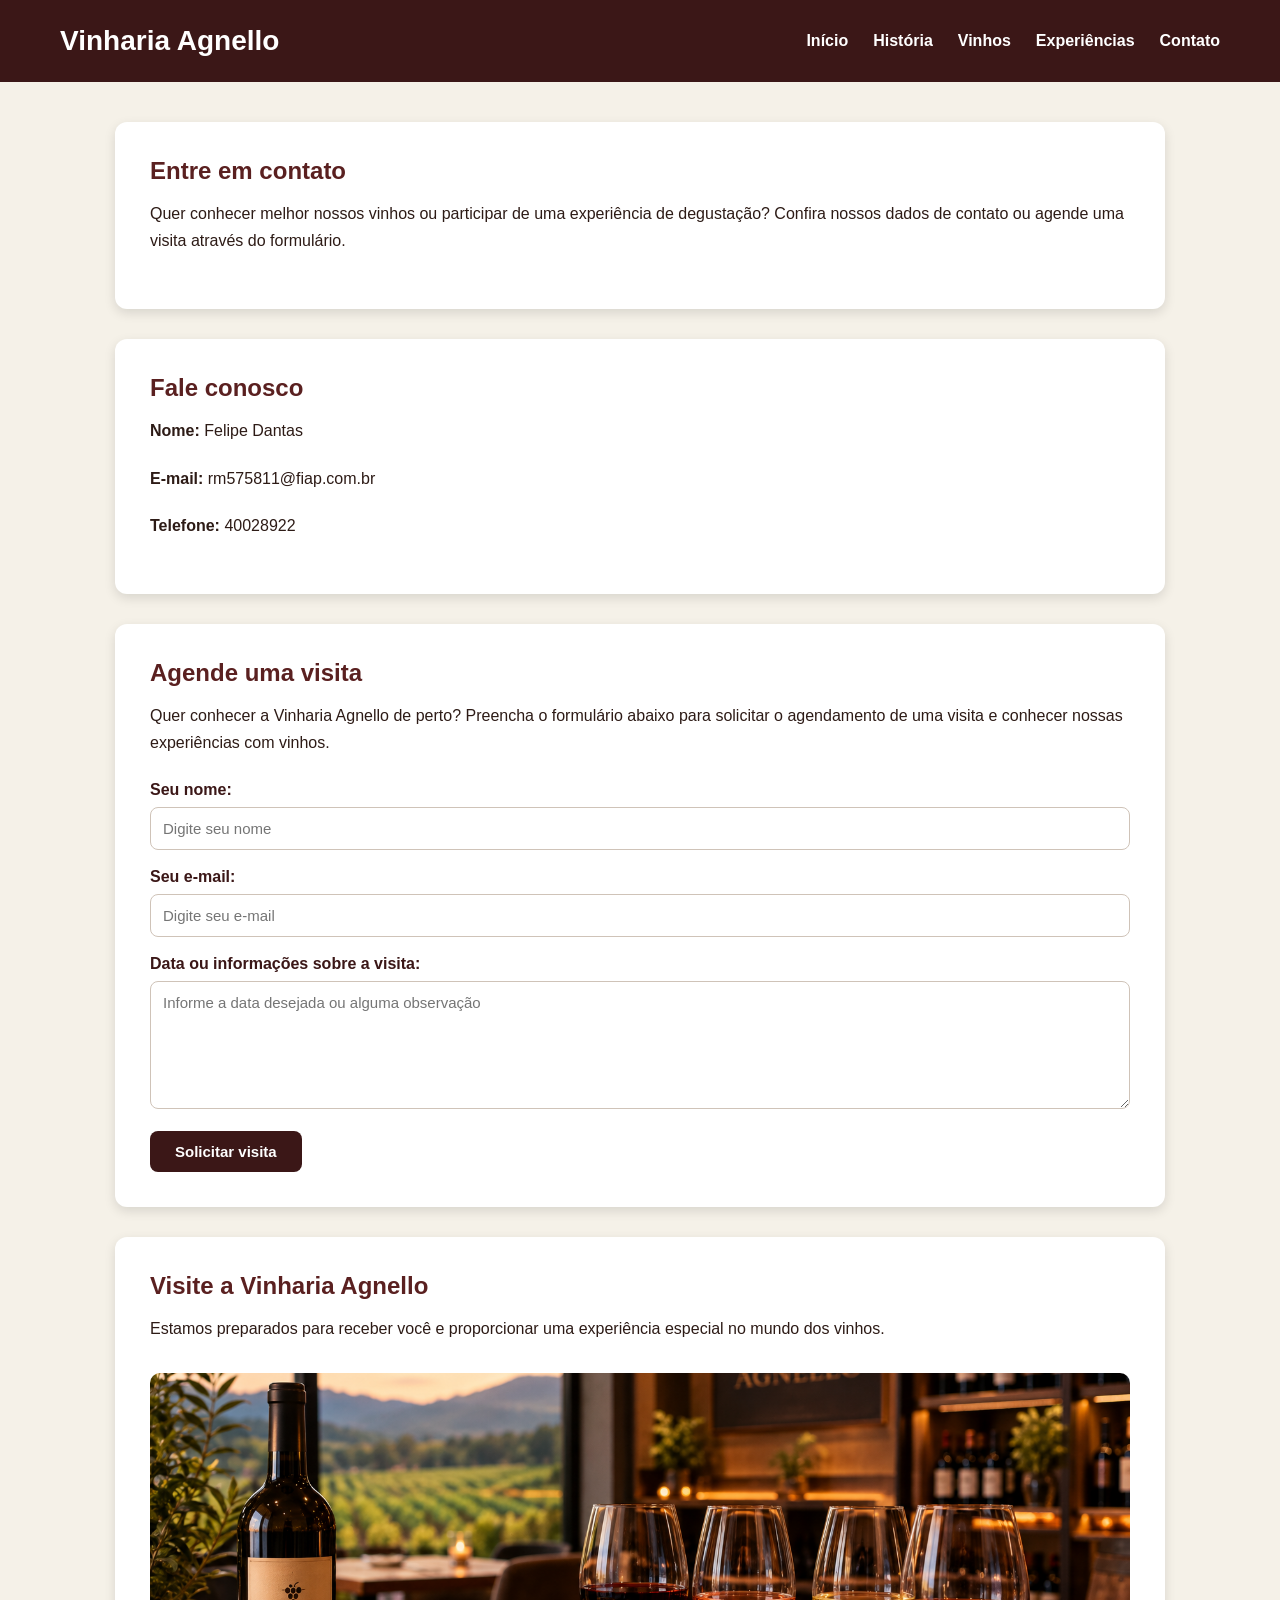
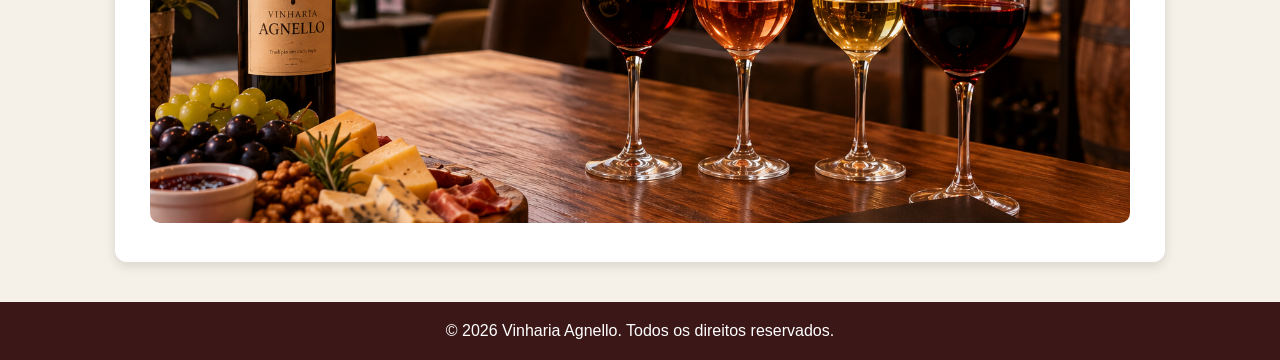
==== src/pages/contato.html @ 2b8e3d2a "feat: finaliza estrutura e estilos do projeto" ====
<!DOCTYPE html>
<html lang="pt-BR">

<head>
    <meta charset="UTF-8">
    <meta name="viewport" content="width=device-width, initial-scale=1.0">

    <title>Contato - Vinharia Agnello</title>

    <meta name="description"
        content="Entre em contato com a Vinharia Agnello e agende uma visita para conhecer nossas experiências com vinhos.">

    <meta name="keywords"
        content="contato, Vinharia Agnello, vinhos, experiências, degustação, visita">

    <link rel="stylesheet" href="../css/style.css">
</head>

<body>

    <header>
        <h1>Vinharia Agnello</h1>

        <nav>
            <a href="../../index.html">Início</a>
            <a href="historia.html">História</a>
            <a href="vinhos.html">Vinhos</a>
            <a href="experiencias.html">Experiências</a>
            <a href="contato.html">Contato</a>
        </nav>
    </header>

    <main>

        <section>
            <h2>Entre em contato</h2>

            <p>
                Quer conhecer melhor nossos vinhos ou participar de uma
                experiência de degustação? Confira nossos dados de contato
                ou agende uma visita através do formulário.
            </p>
        </section>

        <section>
            <h2>Fale conosco</h2>

            <p>
                <strong>Nome:</strong> Felipe Dantas
            </p>

            <p>
                <strong>E-mail:</strong> rm575811@fiap.com.br
            </p>

            <p>
                <strong>Telefone:</strong> 40028922
            </p>
        </section>

        <section>
            <h2>Agende uma visita</h2>

            <p>
                Quer conhecer a Vinharia Agnello de perto?
                Preencha o formulário abaixo para solicitar o agendamento
                de uma visita e conhecer nossas experiências com vinhos.
            </p>

            <form>

                <label for="nome">Seu nome:</label>

                <br>

                <input
                    type="text"
                    id="nome"
                    name="nome"
                    placeholder="Digite seu nome"
                    required>

                <br><br>

                <label for="email">Seu e-mail:</label>

                <br>

                <input
                    type="email"
                    id="email"
                    name="email"
                    placeholder="Digite seu e-mail"
                    required>

                <br><br>

                <label for="mensagem">
                    Data ou informações sobre a visita:
                </label>

                <br>

                <textarea
                    id="mensagem"
                    name="mensagem"
                    rows="6"
                    cols="40"
                    placeholder="Informe a data desejada ou alguma observação"
                    required></textarea>

                <br><br>

                <button type="submit">
                    Solicitar visita
                </button>

            </form>
        </section>

        <section>
            <h2>Visite a Vinharia Agnello</h2>

            <p>
                Estamos preparados para receber você e proporcionar uma
                experiência especial no mundo dos vinhos.
            </p>

            <img
                src="../assets/imgs/imgs5.jpg"
                alt="Ambiente de degustação da Vinharia Agnello">
        </section>

    </main>

    <footer>

        <p>
            &copy; 2026 Vinharia Agnello.
            Todos os direitos reservados.
        </p>

    </footer>

</body>

</html>
---- src/css/style.css ----
* {
    margin: 0;
    padding: 0;
    box-sizing: border-box;
}

body {
    font-family: Arial, sans-serif;
    background-color: #f5f1e8;
    color: #2d1b16;
}

header {
    background-color: #3b1717;
    color: white;
    padding: 25px 60px;
    display: flex;
    align-items: center;
    justify-content: space-between;
}

header h1 {
    font-size: 28px;
}

nav {
    display: flex;
    gap: 25px;
}

nav a {
    color: white;
    text-decoration: none;
    font-weight: bold;
}

nav a:hover {
    text-decoration: underline;
}

main {
    max-width: 1100px;
    margin: 40px auto;
    padding: 0 25px;
}

section {
    background-color: white;
    padding: 35px;
    margin-bottom: 30px;
    border-radius: 12px;
    box-shadow: 0 4px 12px rgba(0, 0, 0, 0.12);
}

section h2 {
    margin-bottom: 15px;
    color: #5a2020;
}

section h3 {
    margin-top: 25px;
    margin-bottom: 10px;
    color: #5a2020;
}

section p {
    line-height: 1.7;
    margin-bottom: 20px;
}

section img {
    width: 100%;
    max-height: 450px;
    object-fit: cover;
    border-radius: 10px;
    margin-top: 10px;
}

iframe {
    width: 100%;
    max-width: 700px;
    height: 400px;
    border: none;
    border-radius: 10px;
}

section ul {
    margin-left: 25px;
    line-height: 2;
}

section li {
    margin-bottom: 5px;
}

.catalogo-vinhos {
    margin-top: 30px;
}

.tabela-container {
    width: 100%;
    overflow-x: auto;
    margin-top: 25px;
}

.tabela-container table {
    width: 100%;
    border-collapse: collapse;
    background-color: white;
    border-radius: 10px;
    overflow: hidden;
}

.tabela-container thead {
    background-color: #3b1717;
    color: white;
}

.tabela-container th {
    padding: 18px 20px;
    text-align: left;
    font-size: 15px;
    font-weight: bold;
}

.tabela-container td {
    padding: 18px 20px;
    border-bottom: 1px solid #e5ddd5;
    color: #4a3832;
}

.tabela-container tbody tr {
    transition: 0.2s;
}

.tabela-container tbody tr:hover {
    background-color: #f8f2ec;
}

.tabela-container tbody tr:last-child td {
    border-bottom: none;
}

.nome-vinho {
    font-weight: bold;
    color: #5a2020 !important;
}

.preco {
    font-weight: bold;
    color: #5a2020 !important;
    white-space: nowrap;
}

form {
    margin-top: 25px;
}

form label {
    font-weight: bold;
    color: #3b1717;
}

#nome,
#email,
#mensagem {
    width: 100%;
    padding: 12px;
    margin-top: 8px;
    border: 1px solid #cfc3b8;
    border-radius: 8px;
    font-family: Arial, sans-serif;
    font-size: 15px;
}

#nome:focus,
#email:focus,
#mensagem:focus {
    outline: none;
    border-color: #5a2020;
}

#mensagem {
    resize: vertical;
}

form button {
    background-color: #3b1717;
    color: white;
    padding: 12px 25px;
    border: none;
    border-radius: 8px;
    font-size: 15px;
    font-weight: bold;
    cursor: pointer;
}

form button:hover {
    background-color: #5a2020;
}

footer {
    background-color: #3b1717;
    color: white;
    text-align: center;
    padding: 20px;
}

@media (max-width: 768px) {
    header {
        padding: 20px;
        flex-direction: column;
        gap: 20px;
        text-align: center;
    }

    nav {
        flex-wrap: wrap;
        justify-content: center;
        gap: 15px;
    }

    main {
        margin: 25px auto;
        padding: 0 15px;
    }

    section {
        padding: 25px;
    }

    iframe {
        height: 250px;
    }
}
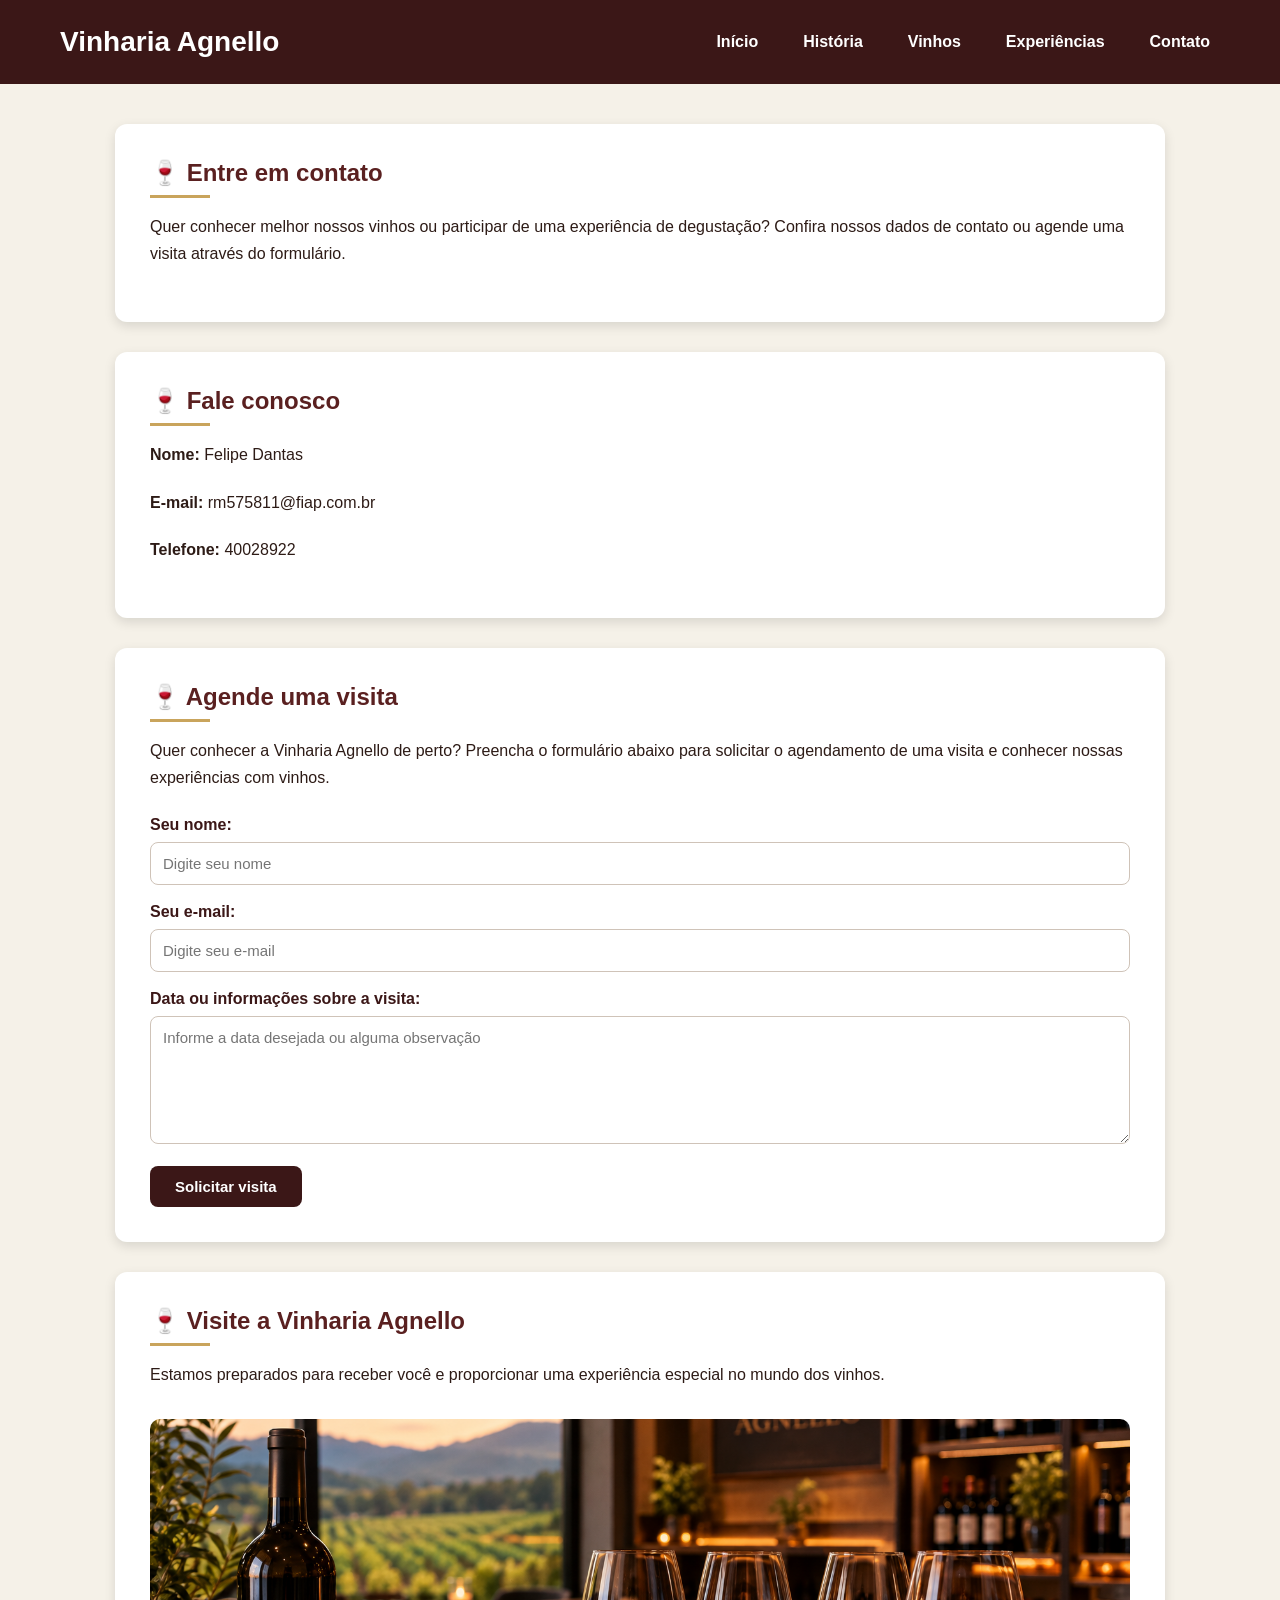
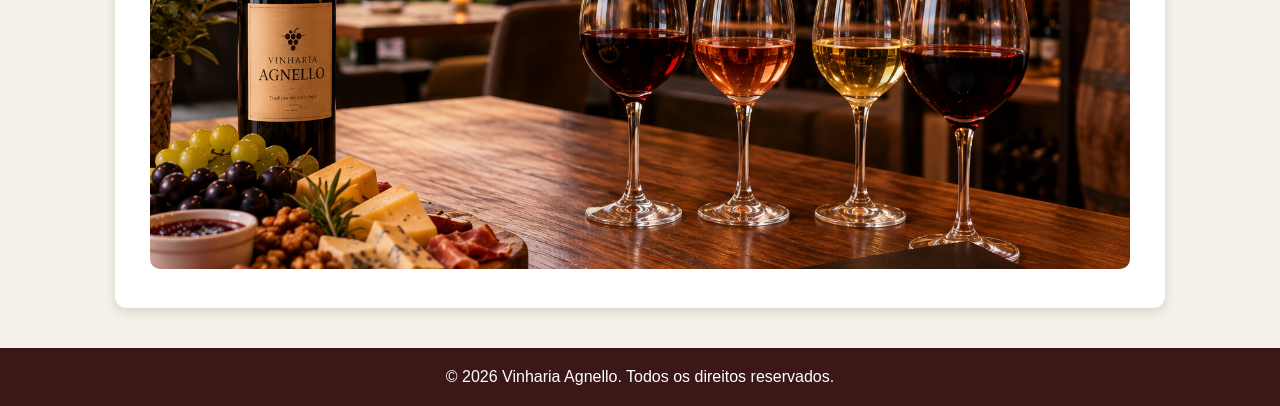
==== commit a2fef393: "feat: adiciona efeitos visuais com CSS" ====
--- a/src/pages/contato.html
+++ b/src/pages/contato.html
@@ -14,6 +14,8 @@
         content="contato, Vinharia Agnello, vinhos, experiências, degustação, visita">
 
     <link rel="stylesheet" href="../css/style.css">
+    <link rel="stylesheet" href="../css/efeitos.css">
+    
 </head>
 
 <body>
--- a/src/css/style.css
+++ b/src/css/style.css
@@ -1,3 +1,6 @@
+
+@import url("efeito.css");
+
 * {
     margin: 0;
     padding: 0;
@@ -232,4 +235,10 @@
     iframe {
         height: 250px;
     }
-}+}
+
+
+
+
+
+
--- a/src/css/efeitos.css
+++ b/src/css/efeitos.css
@@ -0,0 +1,96 @@
+
+
+/* EFEITO AO PASSAR O MOUSE NO MENU */
+header nav a {
+    display: inline-block;
+    padding: 8px 10px;
+    border-radius: 6px;
+    transition: color 0.3s ease,
+                background-color 0.3s ease,
+                transform 0.3s ease;
+}
+
+header nav a:hover {
+    color: #c9a45c !important;
+    background-color: #4a1018;
+    transform: translateY(-3px);
+}
+
+/* DESTAQUE AO SELECIONAR CAMPOS */
+a:focus,
+button:focus,
+input:focus,
+textarea:focus {
+    outline: 2px solid #c9a45c;
+    outline-offset: 4px;
+}
+
+/* COR ALTERNADA NAS LINHAS DA TABELA */
+tbody tr:nth-child(even) {
+    background-color: #f5eee5;
+}
+
+/* EFEITO AO SELECIONAR TEXTO */
+::selection {
+    background-color: #8b1e2d;
+    color: white;
+}
+
+/* DETALHES DOS TITULOS */
+h2::before {
+    content: "🍷 ";
+}
+
+h2::after {
+    content: "";
+    display: block;
+    width: 60px;
+    height: 3px;
+    margin-top: 8px;
+    background-color: #c9a45c;
+    transition: width 0.3s ease;
+}
+
+h2:hover::after {
+    width: 90px;
+}
+
+/* ANIMACAO DE ENTRADA */
+@keyframes entradaSuave {
+    from {
+        opacity: 0;
+        transform: translateY(20px);
+    }
+
+    to {
+        opacity: 1;
+        transform: translateY(0);
+    }
+}
+
+main {
+    animation: entradaSuave 0.8s ease-out;
+}
+
+/* EFEITO NAS IMAGENS */
+main img {
+    transition: transform 0.4s ease,
+                box-shadow 0.4s ease;
+}
+
+main img:hover {
+    transform: scale(1.03) rotate(5deg);
+    box-shadow: 0 8px 20px rgba(0, 0, 0, 0.15);
+}
+
+/* EFEITO NOS BOTOES */
+button {
+    transition: background-color 0.3s ease,
+                transform 0.3s ease,
+                box-shadow 0.3s ease;
+}
+
+button:hover {
+    transform: translateY(-2px);
+    box-shadow: 0 4px 10px rgba(0, 0, 0, 0.15);
+}
